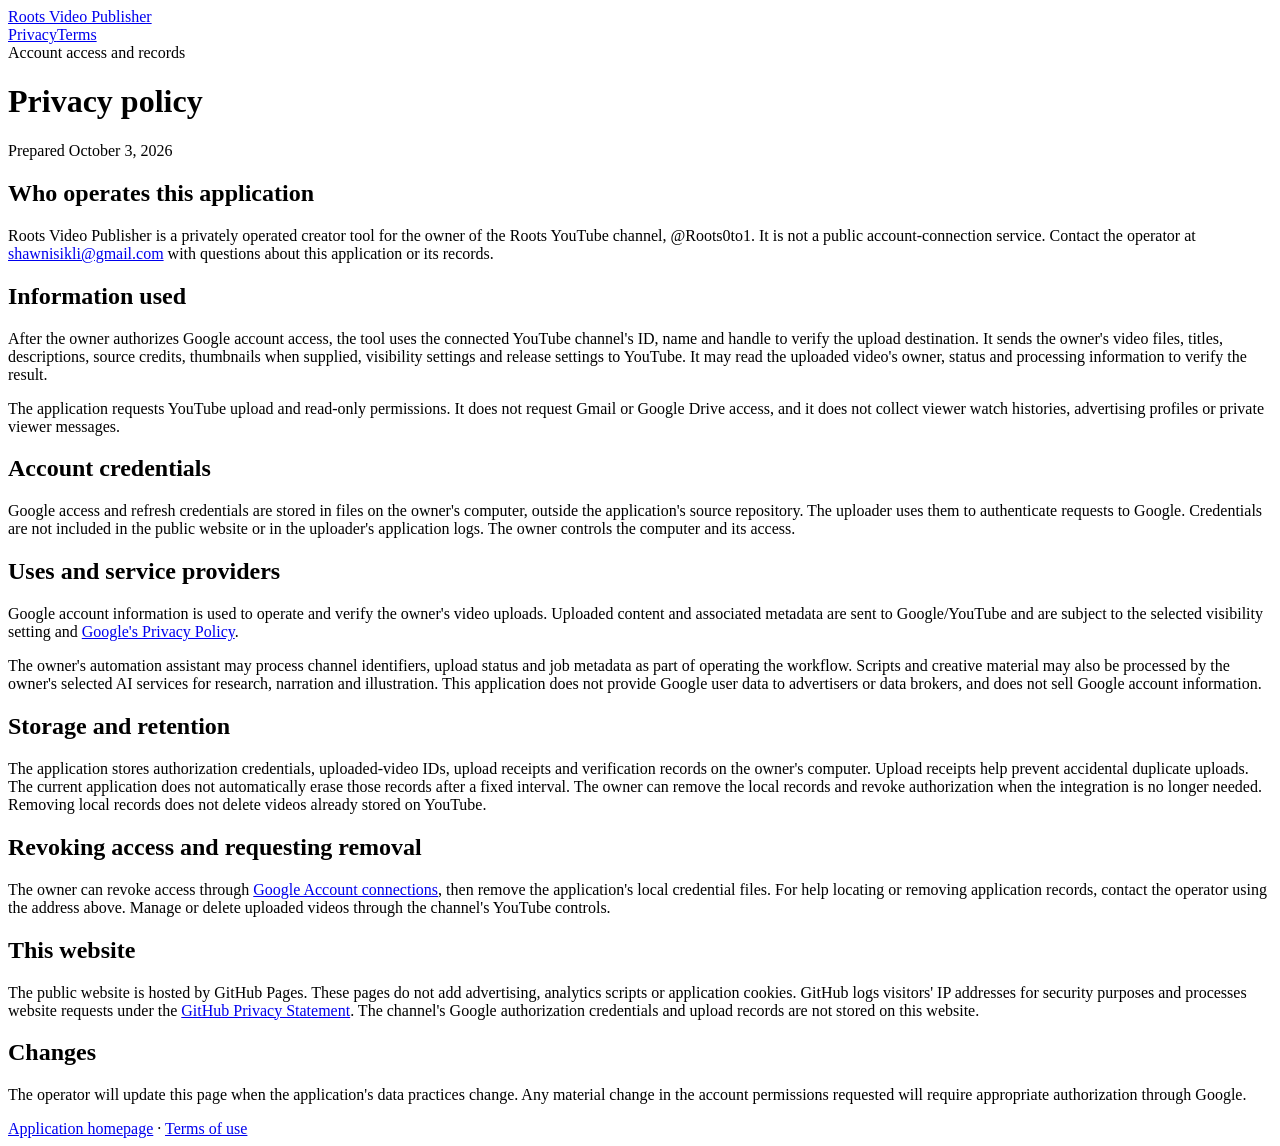
==== privacy.html @ 4e515ed4 "Publish Roots Video Publisher privacy.html" ====
<!doctype html>
<html lang="en"><head><meta charset="utf-8"><meta name="viewport" content="width=device-width,initial-scale=1"><title>Privacy — Roots Video Publisher</title><link rel="stylesheet" href="styles.css"></head>
<body><header><a class="brand" href="index.html">Roots Video Publisher</a><nav aria-label="Main"><a href="privacy.html" aria-current="page">Privacy</a><a href="terms.html">Terms</a></nav></header>
<main class="legal"><div class="eyebrow">Account access and records</div><h1>Privacy policy</h1><p class="date">Prepared October 3, 2026</p>
<h2>Who operates this application</h2><p>Roots Video Publisher is a privately operated creator tool for the owner of the Roots YouTube channel, @Roots0to1. It is not a public account-connection service. Contact the operator at <a href="mailto:shawnisikli@gmail.com">shawnisikli@gmail.com</a> with questions about this application or its records.</p>
<h2>Information used</h2><p>After the owner authorizes Google account access, the tool uses the connected YouTube channel's ID, name and handle to verify the upload destination. It sends the owner's video files, titles, descriptions, source credits, thumbnails when supplied, visibility settings and release settings to YouTube. It may read the uploaded video's owner, status and processing information to verify the result.</p><p>The application requests YouTube upload and read-only permissions. It does not request Gmail or Google Drive access, and it does not collect viewer watch histories, advertising profiles or private viewer messages.</p>
<h2>Account credentials</h2><p>Google access and refresh credentials are stored in files on the owner's computer, outside the application's source repository. The uploader uses them to authenticate requests to Google. Credentials are not included in the public website or in the uploader's application logs. The owner controls the computer and its access.</p>
<h2>Uses and service providers</h2><p>Google account information is used to operate and verify the owner's video uploads. Uploaded content and associated metadata are sent to Google/YouTube and are subject to the selected visibility setting and <a href="https://policies.google.com/privacy">Google's Privacy Policy</a>.</p><p>The owner's automation assistant may process channel identifiers, upload status and job metadata as part of operating the workflow. Scripts and creative material may also be processed by the owner's selected AI services for research, narration and illustration. This application does not provide Google user data to advertisers or data brokers, and does not sell Google account information.</p>
<h2>Storage and retention</h2><p>The application stores authorization credentials, uploaded-video IDs, upload receipts and verification records on the owner's computer. Upload receipts help prevent accidental duplicate uploads. The current application does not automatically erase those records after a fixed interval. The owner can remove the local records and revoke authorization when the integration is no longer needed. Removing local records does not delete videos already stored on YouTube.</p>
<h2>Revoking access and requesting removal</h2><p>The owner can revoke access through <a href="https://myaccount.google.com/connections">Google Account connections</a>, then remove the application's local credential files. For help locating or removing application records, contact the operator using the address above. Manage or delete uploaded videos through the channel's YouTube controls.</p>
<h2>This website</h2><p>The public website is hosted by GitHub Pages. These pages do not add advertising, analytics scripts or application cookies. GitHub logs visitors' IP addresses for security purposes and processes website requests under the <a href="https://docs.github.com/en/site-policy/privacy-policies/github-general-privacy-statement">GitHub Privacy Statement</a>. The channel's Google authorization credentials and upload records are not stored on this website.</p>
<h2>Changes</h2><p>The operator will update this page when the application's data practices change. Any material change in the account permissions requested will require appropriate authorization through Google.</p></main>
<footer><a href="index.html">Application homepage</a> · <a href="terms.html">Terms of use</a></footer></body></html>
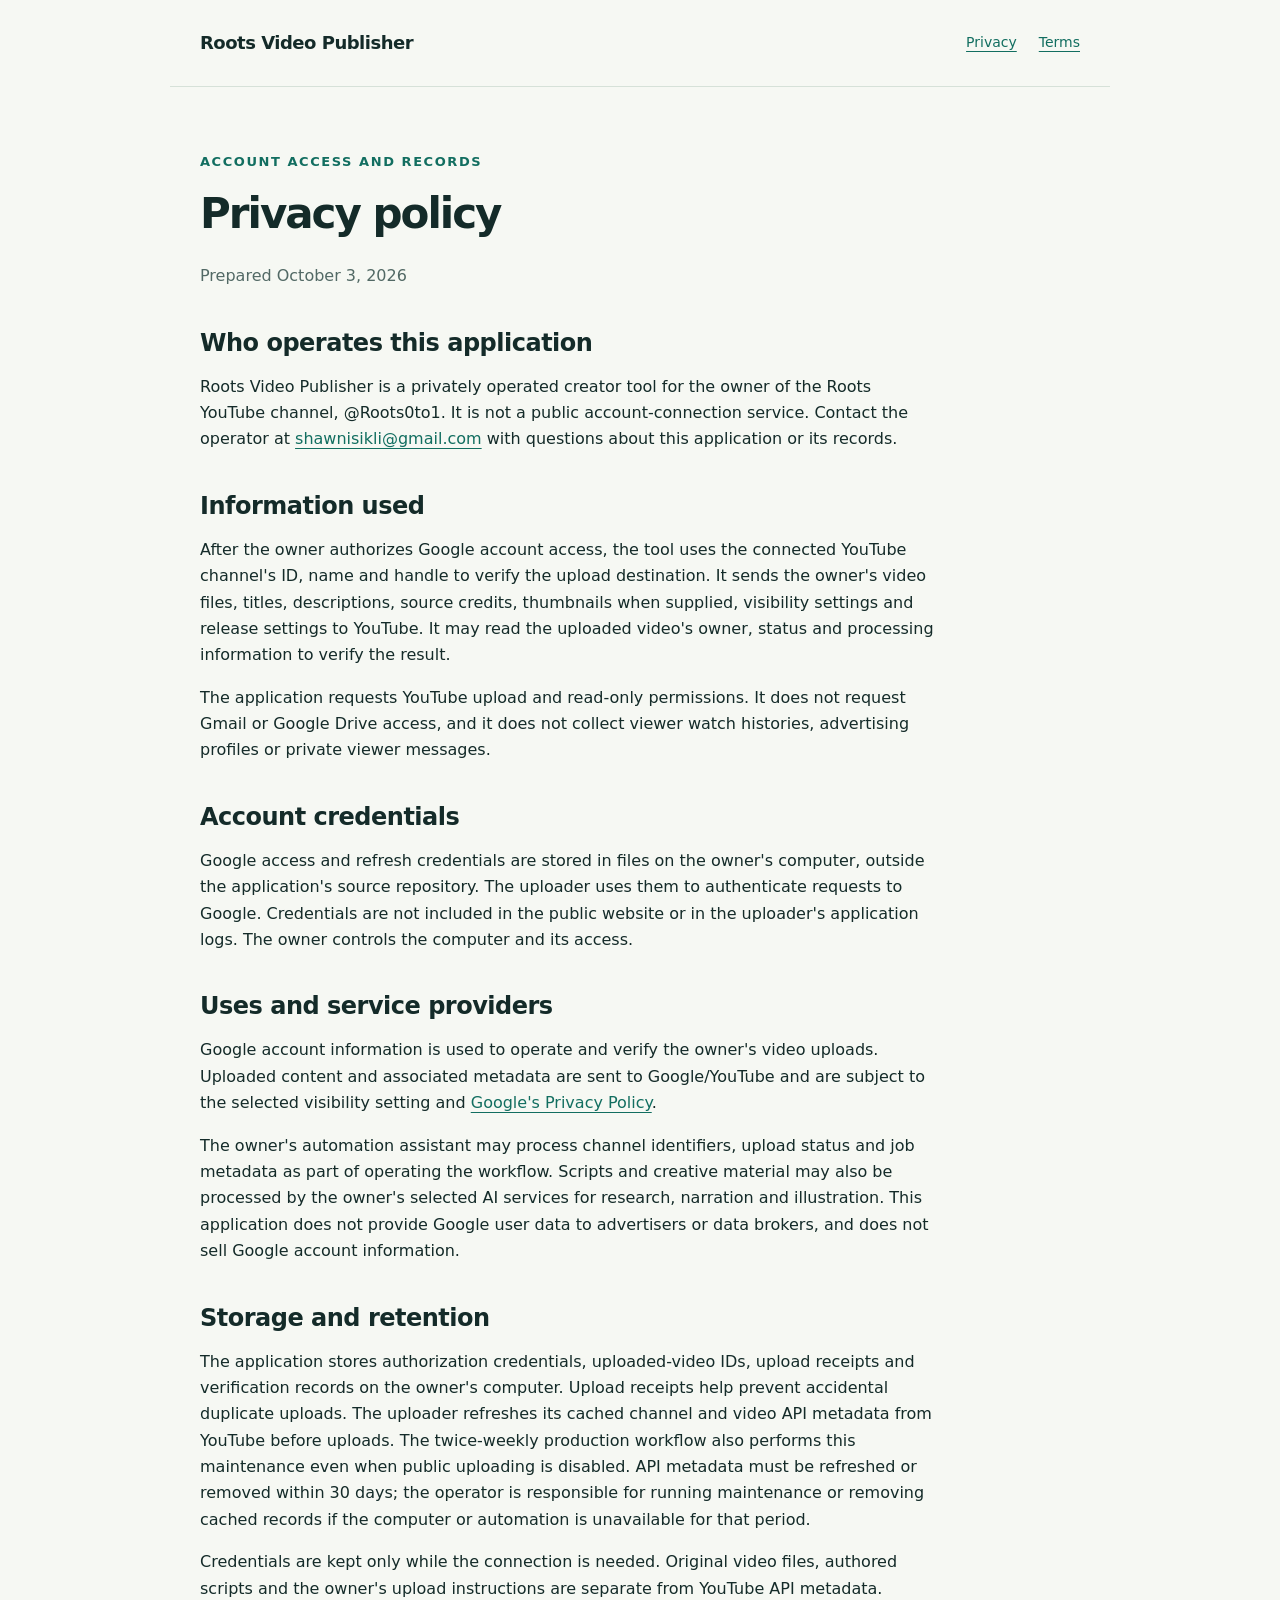
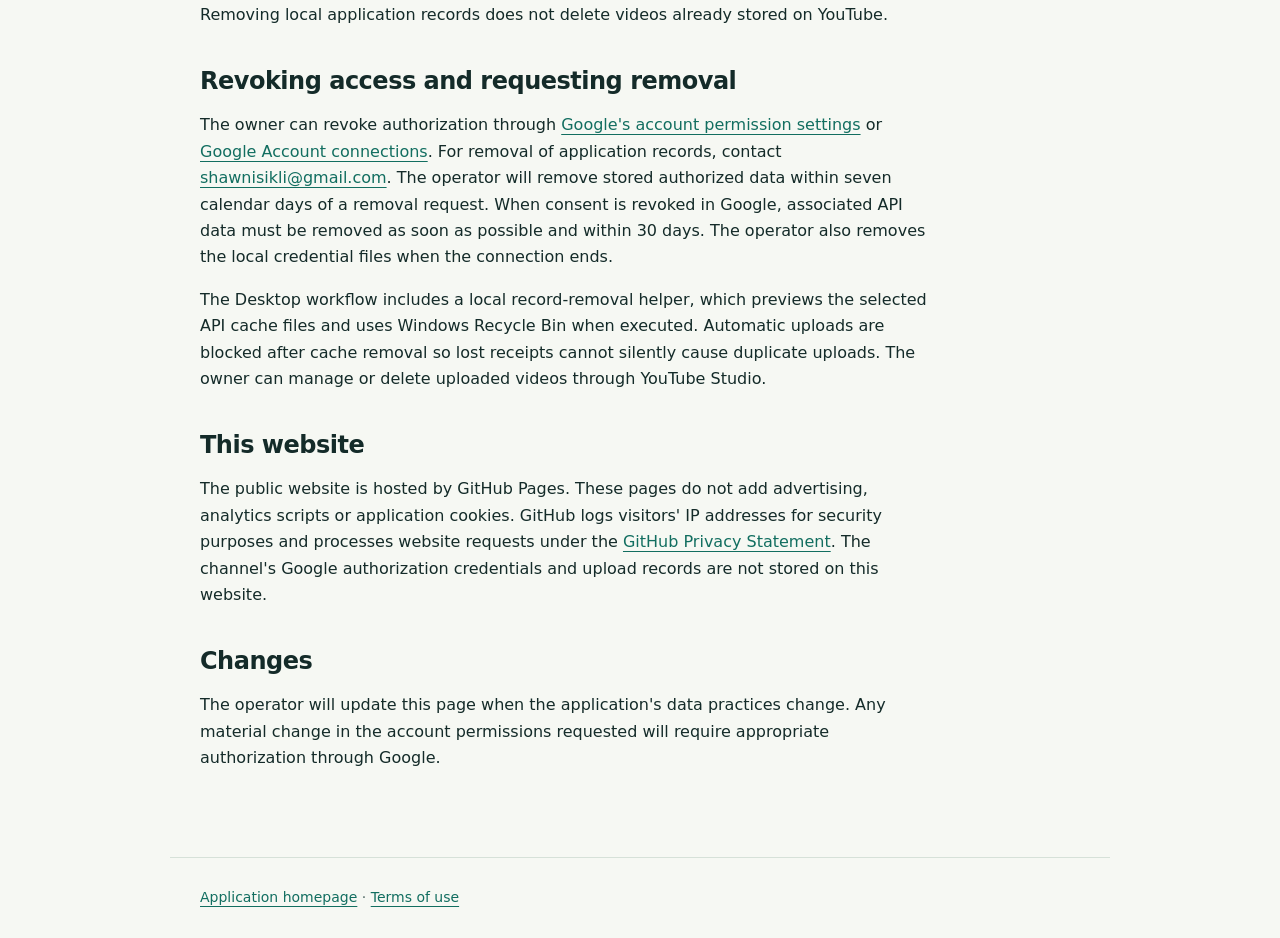
==== commit b2c95389: "Document API metadata refresh, removal and revocation controls" ====
--- a/privacy.html
+++ b/privacy.html
@@ -6,8 +6,8 @@
 <h2>Information used</h2><p>After the owner authorizes Google account access, the tool uses the connected YouTube channel's ID, name and handle to verify the upload destination. It sends the owner's video files, titles, descriptions, source credits, thumbnails when supplied, visibility settings and release settings to YouTube. It may read the uploaded video's owner, status and processing information to verify the result.</p><p>The application requests YouTube upload and read-only permissions. It does not request Gmail or Google Drive access, and it does not collect viewer watch histories, advertising profiles or private viewer messages.</p>
 <h2>Account credentials</h2><p>Google access and refresh credentials are stored in files on the owner's computer, outside the application's source repository. The uploader uses them to authenticate requests to Google. Credentials are not included in the public website or in the uploader's application logs. The owner controls the computer and its access.</p>
 <h2>Uses and service providers</h2><p>Google account information is used to operate and verify the owner's video uploads. Uploaded content and associated metadata are sent to Google/YouTube and are subject to the selected visibility setting and <a href="https://policies.google.com/privacy">Google's Privacy Policy</a>.</p><p>The owner's automation assistant may process channel identifiers, upload status and job metadata as part of operating the workflow. Scripts and creative material may also be processed by the owner's selected AI services for research, narration and illustration. This application does not provide Google user data to advertisers or data brokers, and does not sell Google account information.</p>
-<h2>Storage and retention</h2><p>The application stores authorization credentials, uploaded-video IDs, upload receipts and verification records on the owner's computer. Upload receipts help prevent accidental duplicate uploads. The current application does not automatically erase those records after a fixed interval. The owner can remove the local records and revoke authorization when the integration is no longer needed. Removing local records does not delete videos already stored on YouTube.</p>
-<h2>Revoking access and requesting removal</h2><p>The owner can revoke access through <a href="https://myaccount.google.com/connections">Google Account connections</a>, then remove the application's local credential files. For help locating or removing application records, contact the operator using the address above. Manage or delete uploaded videos through the channel's YouTube controls.</p>
+<h2>Storage and retention</h2><p>The application stores authorization credentials, uploaded-video IDs, upload receipts and verification records on the owner's computer. Upload receipts help prevent accidental duplicate uploads. The uploader refreshes its cached channel and video API metadata from YouTube before uploads. The twice-weekly production workflow also performs this maintenance even when public uploading is disabled. API metadata must be refreshed or removed within 30 days; the operator is responsible for running maintenance or removing cached records if the computer or automation is unavailable for that period.</p><p>Credentials are kept only while the connection is needed. Original video files, authored scripts and the owner's upload instructions are separate from YouTube API metadata. Removing local application records does not delete videos already stored on YouTube.</p>
+<h2>Revoking access and requesting removal</h2><p>The owner can revoke authorization through <a href="https://security.google.com/settings/security/permissions">Google's account permission settings</a> or <a href="https://myaccount.google.com/connections">Google Account connections</a>. For removal of application records, contact <a href="mailto:shawnisikli@gmail.com">shawnisikli@gmail.com</a>. The operator will remove stored authorized data within seven calendar days of a removal request. When consent is revoked in Google, associated API data must be removed as soon as possible and within 30 days. The operator also removes the local credential files when the connection ends.</p><p>The Desktop workflow includes a local record-removal helper, which previews the selected API cache files and uses Windows Recycle Bin when executed. Automatic uploads are blocked after cache removal so lost receipts cannot silently cause duplicate uploads. The owner can manage or delete uploaded videos through YouTube Studio.</p>
 <h2>This website</h2><p>The public website is hosted by GitHub Pages. These pages do not add advertising, analytics scripts or application cookies. GitHub logs visitors' IP addresses for security purposes and processes website requests under the <a href="https://docs.github.com/en/site-policy/privacy-policies/github-general-privacy-statement">GitHub Privacy Statement</a>. The channel's Google authorization credentials and upload records are not stored on this website.</p>
 <h2>Changes</h2><p>The operator will update this page when the application's data practices change. Any material change in the account permissions requested will require appropriate authorization through Google.</p></main>
 <footer><a href="index.html">Application homepage</a> · <a href="terms.html">Terms of use</a></footer></body></html>
--- a/styles.css
+++ b/styles.css
@@ -0,0 +1,10 @@
+:root{color-scheme:light;--ink:#142b29;--muted:#526965;--accent:#126e60;--paper:#f6f8f3;--line:#d6e1d8;font:17px/1.65 system-ui,-apple-system,Segoe UI,sans-serif}
+*{box-sizing:border-box}body{margin:0;background:var(--paper);color:var(--ink)}
+a{color:var(--accent);text-underline-offset:4px}a:hover{text-decoration-thickness:2px}
+header,main,footer{max-width:940px;margin:auto;padding:28px 30px}header{display:flex;gap:24px;justify-content:space-between;align-items:center;border-bottom:1px solid var(--line)}
+.brand{font-size:18px;font-weight:750;color:var(--ink);text-decoration:none;letter-spacing:-.5px}nav{display:flex;gap:22px;font-size:14px}
+main{padding-top:64px;padding-bottom:70px}.eyebrow{font-size:13px;letter-spacing:.12em;text-transform:uppercase;font-weight:700;color:var(--accent)}
+h1{max-width:720px;font-size:clamp(34px,5vw,57px);line-height:1.12;letter-spacing:-2px;margin:18px 0 26px}h2{font-size:24px;line-height:1.25;letter-spacing:-.5px;margin:38px 0 12px}
+.lead{max-width:720px;font-size:22px;color:var(--muted)}p,ul{max-width:740px}.cards{display:grid;grid-template-columns:repeat(3,1fr);gap:18px;margin:44px 0}.card{background:white;border:1px solid var(--line);border-radius:12px;padding:22px}.card h2{font-size:19px;margin:4px 0 12px}.card p{font-size:15px;color:var(--muted);margin-bottom:0}
+.notice{border-left:3px solid var(--accent);padding:14px 20px;background:#e8f0e7}.legal h1{font-size:42px}.legal p,.legal li{font-size:16px}.date{font-size:14px;color:var(--muted)}footer{border-top:1px solid var(--line);font-size:14px;color:var(--muted)}
+@media(max-width:620px){header{align-items:flex-start;flex-direction:column;gap:12px}header,main,footer{padding-left:22px;padding-right:22px}.cards{grid-template-columns:1fr}main{padding-top:40px}h1{letter-spacing:-1px}}
